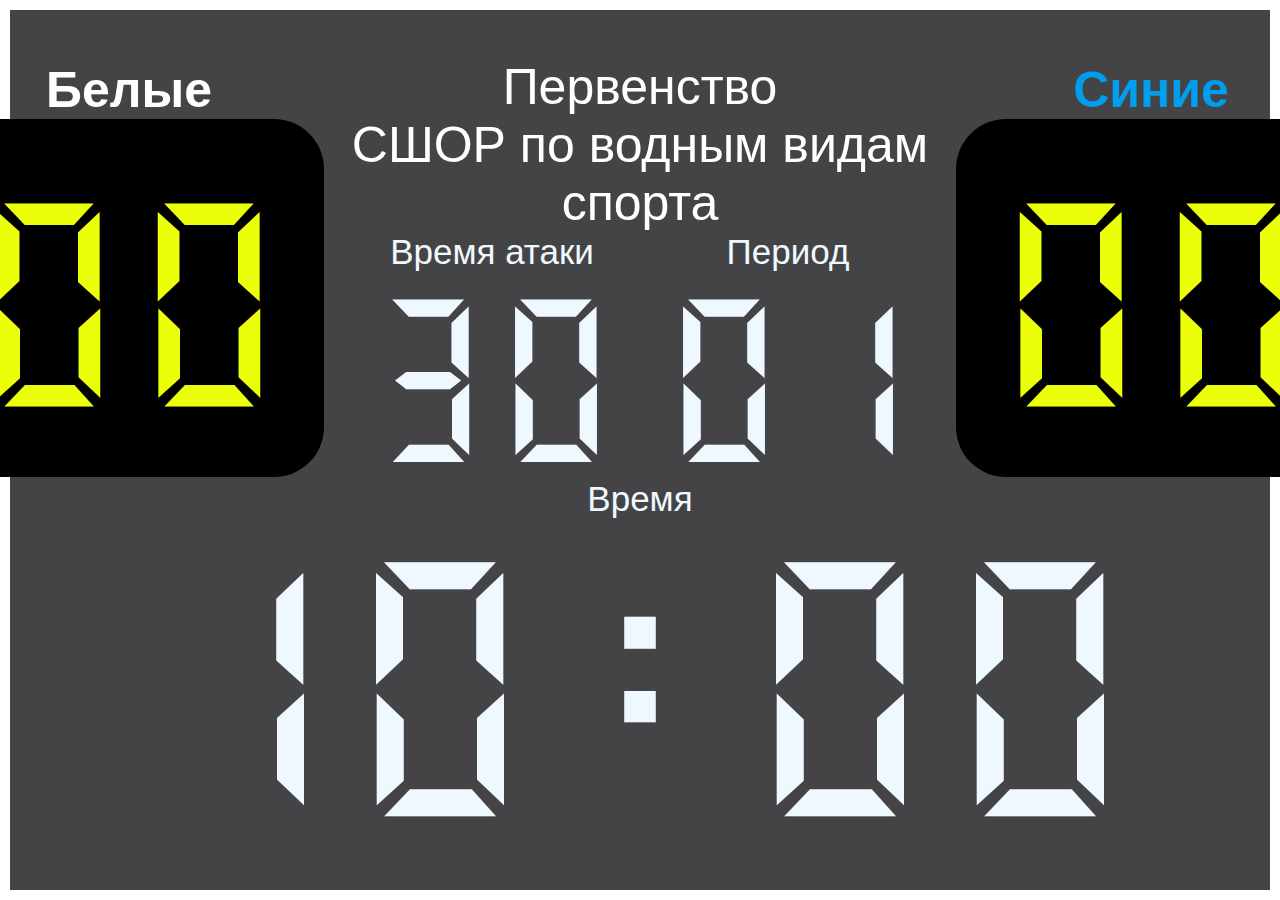
==== scoreboard.html @ daa32449 "first commit" ====
<html lang="en">
    <head>
        <meta charset="UTF-8" />
        <meta http-equiv="X-UA-Compatible" content="IE=edge" />
        <meta name="viewport" content="width=device-width, initial-scale=1.0" />
        <title>Score Board</title>
        <link rel="stylesheet" href="style.css" />
    </head>
    <body>
        <main>
            <div class="rows-score">
                <!-- left board -->
                <div class="left-score">
                    <h1 id="left-team-name" class="left-team">Белые</h1>
                    <div class="score-box">
                        <div class="left-count" id="score-left">00</div>
                    </div>
                </div>
                <!-- left board -->

                <!-- mid row -->
                <div class="counters">
                    <div class="competition">
                        Первенство <br />СШОР по водным видам спорта
                    </div>
                    <div class="middle-container">
                        <div class="shot-clock-section">
                            <div class="container">
                                <p id="left-time" class="counter-name">
                                    Время атаки
                                </p>
                                <p class="counts" id="clock">30</p>
                            </div>
                        </div>

                        <div class="period">
                            <p class="counter-name">Период</p>
                            <p class="counts" id="period-el">01</p>
                        </div>
                    </div>
                </div>
                <!-- mid row -->

                <!-- right board -->
                <div class="right-score">
                    <h1 id="right-team-name" class="right-team">Синие</h1>
                    <div class="score-box">
                        <div class="right-count" id="score-right">00</div>
                    </div>
                </div>
                <!-- right board -->
            </div>
            <div class="timer">
                <p class="counter-name">Время</p>
                <p class="main-counts" id="timer_count">10:00</p>
                <div class="timer-buttons"></div>
            </div>
        </main>
    </body>
</html>
---- style.css ----
/* MAIN */
body {
    border: 10px solid white;
    margin: 0;
    padding: 0;
    background: #444446;
}
.dev {
    border: none;
}
.disabled {
    pointer-events: none;
    opacity: 0.4;
}
main {
    height: 100%;
    display: flex;
    flex-direction: column;
    align-items: center;
    justify-content: center;
}
h1 {
    max-width: 390px;
    margin: 0;
}
/* Typography */

@font-face {
    font-family: "Digital Numbers Regular";
    font-style: normal;
    font-weight: normal;
    src: local("Digital Numbers Regular"),
        url("./assets/DigitalNumbers-Regular.woff") format("woff");
}

.left-team {
    font-family: Verdana, Geneva, Tahoma, sans-serif;
    white-space: nowrap;
    font-size: 50px;
    color: #ffffff;
}

.right-team {
    font-family: Verdana, Geneva, Tahoma, sans-serif;
    white-space: nowrap;
    font-size: 50px;
    color: #009eec;
}
.counter-name {
    font-size: 35px;
    white-space: nowrap;
}

.score-box {
    width: 350;
    font-size: 200px;
    font-family: "Digital Numbers Regular";
    font-weight: normal;
    color: #eaff09;
    background: black;
    padding: 50px 20px;
    border-radius: 50px;
}

p {
    margin: 0px 20px;
    padding: 0px;
    font-family: Verdana, Geneva, Tahoma, sans-serif;
    font-size: 20px;
    color: aliceblue;
}
/* Layouts */

.rows-score {
    padding: 0 30px;
    display: flex;

    text-align: center;
    justify-content: center;
}

.left-score {
    max-width: 390px;
    display: flex;
    flex-direction: column;
    align-items: center;
    justify-content: center;
}

.right-score {
    max-width: 390px;
    display: flex;
    flex-direction: column;
    align-items: center;
    justify-content: center;
}

.score-buttons {
    width: 500px;
    display: flex;
    text-align: center;
    margin: auto;
    padding: 20px;
}

.counters {
    display: flex;
    flex-direction: column;
    justify-content: space-between;
}

.competition {
    margin: 0 10px;
    font-family: Verdana, Geneva, Tahoma, sans-serif;
    font-size: 50px;
    color: white;
    display: flex;
    align-items: center;
    justify-content: center;
}

.middle-container {
    margin: 0 20px;
    display: flex;
    align-items: center;
    justify-content: space-between;
}

.counts {
    font-size: 160px;
    font-family: "Digital Numbers Regular";
    font-weight: normal;
}

.timer {
    display: flex;
    flex-direction: column;
    align-items: center;
    justify-content: center;
}
.timer-name {
}
.main-counts {
    font-size: 250px;
    font-family: "Digital Numbers Regular";
    font-weight: normal;
    margin-left: auto;
    margin-right: auto;
}

/* dev */
.rows-dev {
    width: 300px;
}

.team-name-dev {
    margin: 5px;
}

.left-team-dev {
    font-family: Verdana, Geneva, Tahoma, sans-serif;
    white-space: nowrap;
    font-size: 40px;
    color: #ffffff;
}

.right-team-dev {
    font-family: Verdana, Geneva, Tahoma, sans-serif;
    white-space: nowrap;
    font-size: 40px;
    color: #009eec;
}
.score-dev {
    font-size: 70px;
    font-family: "Digital Numbers Regular";
    font-weight: normal;
    color: #eaff09;
    background: black;
    padding: 20px 20px;
    border-radius: 50px;
}

.btn {
    font-size: 20px;
    padding: 10px;
    min-width: 60px;
    border-radius: 20px;
    color: white;
    border: white 2px solid;
    background: black;
    cursor: pointer;
}
.btn-dev {
    font-size: 20px;
    padding: 10px;
    min-width: 60px;
    border-radius: 20px;
    color: white;
    border: white 2px solid;
    background: #444446;
    cursor: pointer;
}
.counts-dev {
    font-size: 60px;
    font-family: "Digital Numbers Regular";
    font-weight: normal;
}

.main-button {
    min-width: 200px;
    margin: 20px 0px;
    font-size: 30px;
}
.toggle-btn {
    width: 80px;
}
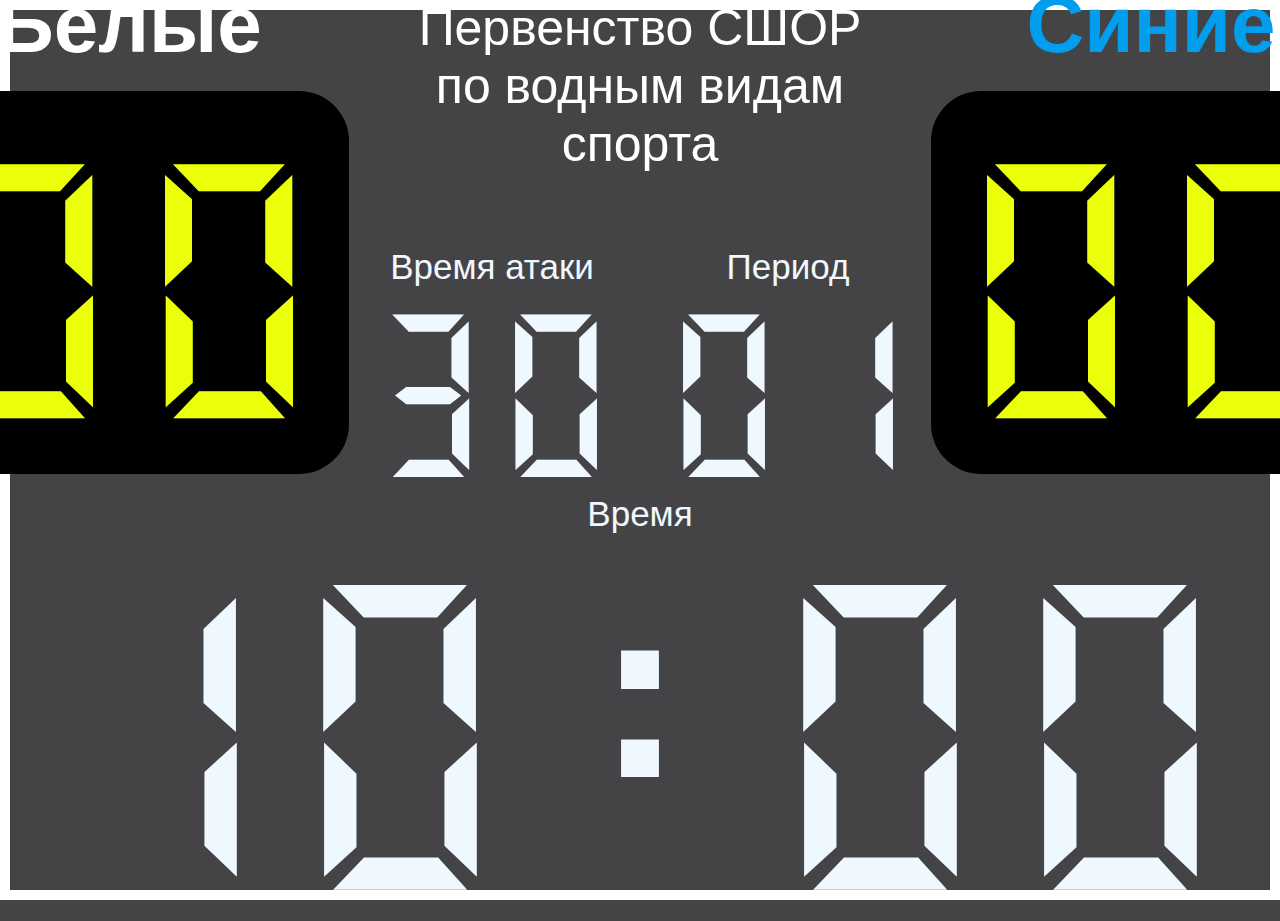
==== commit 96fbf156: "add change name of the competition and some style fixes" ====
--- a/scoreboard.html
+++ b/scoreboard.html
@@ -20,8 +20,8 @@
 
                 <!-- mid row -->
                 <div class="counters">
-                    <div class="competition">
-                        Первенство <br />СШОР по водным видам спорта
+                    <div id="competition-name" class="competition">
+                        Первенство СШОР по водным видам спорта
                     </div>
                     <div class="middle-container">
                         <div class="shot-clock-section">
--- a/style.css
+++ b/style.css
@@ -36,14 +36,14 @@
 .left-team {
     font-family: Verdana, Geneva, Tahoma, sans-serif;
     white-space: nowrap;
-    font-size: 50px;
+    font-size: 80px;
     color: #ffffff;
 }
 
 .right-team {
     font-family: Verdana, Geneva, Tahoma, sans-serif;
     white-space: nowrap;
-    font-size: 50px;
+    font-size: 80px;
     color: #009eec;
 }
 .counter-name {
@@ -52,13 +52,14 @@
 }
 
 .score-box {
-    width: 350;
-    font-size: 200px;
+    width: 400;
+    font-size: 250px;
     font-family: "Digital Numbers Regular";
     font-weight: normal;
     color: #eaff09;
     background: black;
-    padding: 50px 20px;
+    padding: 30px 20px;
+    margin: 20px;
     border-radius: 50px;
 }
 
@@ -117,6 +118,7 @@
     display: flex;
     align-items: center;
     justify-content: center;
+    padding: 20px 60px;
 }
 
 .middle-container {
@@ -138,10 +140,9 @@
     align-items: center;
     justify-content: center;
 }
-.timer-name {
-}
+
 .main-counts {
-    font-size: 250px;
+    font-size: 300px;
     font-family: "Digital Numbers Regular";
     font-weight: normal;
     margin-left: auto;
@@ -207,10 +208,41 @@
 }
 
 .main-button {
+    margin: 20px;
+    height: 65px;
     min-width: 200px;
-    margin: 20px 0px;
-    font-size: 30px;
+    font-size: 25px;
 }
 .toggle-btn {
     width: 80px;
 }
+
+.dop-btn {
+    margin: 20px;
+    height: 65px;
+    width: 250px;
+    font-size: 20px;
+}
+.flex {
+    display: flex;
+    width: 750px;
+}
+
+.flex textarea {
+    font-size: 16px;
+    color: white;
+    padding: 7px;
+    margin: 20px;
+    height: 47.8px;
+    resize: none;
+    border: white 2px solid;
+    background: black;
+    border-radius: 20px;
+}
+.height-65 {
+    margin: 20px 0;
+    height: 65px;
+}
+.none {
+    display: none;
+}
